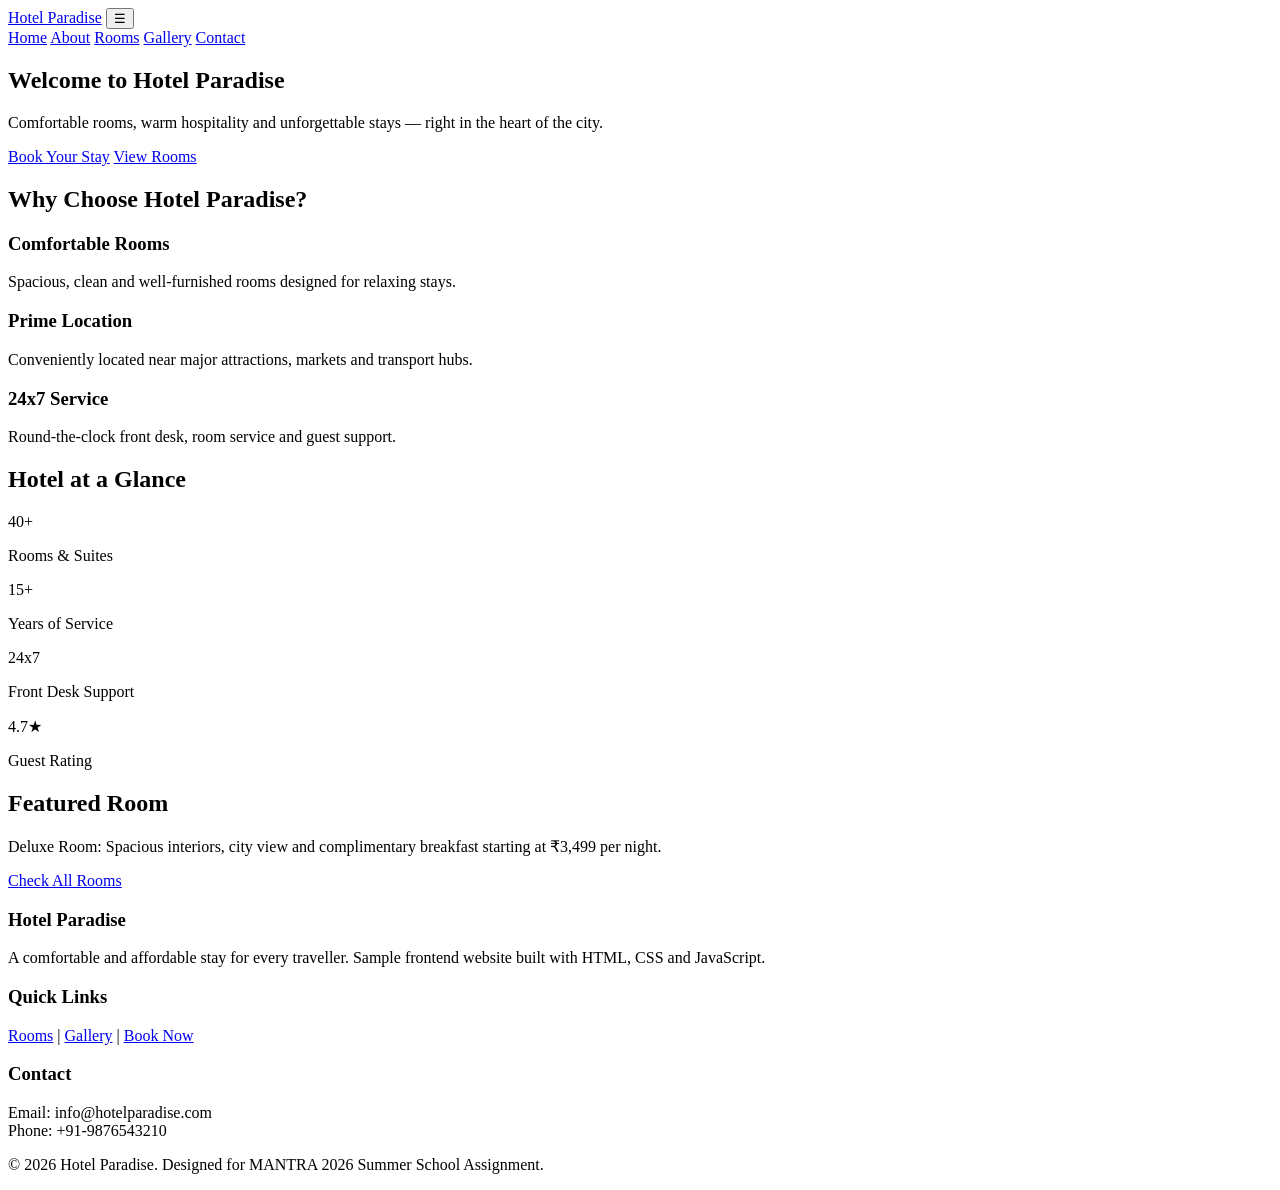
==== index.html @ a7ae9342 "Add files via upload" ====
<!DOCTYPE html>
<html lang="en">
<head>
<meta charset="UTF-8">
<meta name="viewport" content="width=device-width, initial-scale=1.0">
<title>Hotel Paradise | Best Luxury Stay & Rooms</title>
<meta name="description" content="Hotel Paradise offers comfortable rooms, fine dining, a swimming pool and easy online booking for your perfect stay.">
<meta name="keywords" content="hotel website, hotel booking, luxury rooms, hotel paradise, best hotel">
<link rel="stylesheet" href="css/style.css">
<link rel="stylesheet" href="css/responsive.css">
</head>
<body>

<header class="site-header">
  <div class="container header-inner">
    <a class="logo" href="index.html">Hotel Paradise</a>
    <button class="menu-btn" id="menuBtn" aria-label="Toggle navigation">☰</button>
    <nav class="nav-links" id="navLinks">
      <a href="index.html" class="active">Home</a>
      <a href="about.html">About</a>
      <a href="rooms.html">Rooms</a>
      <a href="gallery.html">Gallery</a>
      <a href="contact.html">Contact</a>
    </nav>
  </div>
</header>

<main>

<section class="hero">
  <div class="container hero-content">
    <h1>Welcome to Hotel Paradise</h1>
    <p>Comfortable rooms, warm hospitality and unforgettable stays — right in the heart of the city.</p>
    <a class="btn" href="contact.html">Book Your Stay</a>
    <a class="btn btn-outline" href="rooms.html">View Rooms</a>
  </div>
</section>

<section class="container section">
  <h2>Why Choose Hotel Paradise?</h2>
  <div class="cards">
    <article class="card">
      <div class="card-body">
        <h3>Comfortable Rooms</h3>
        <p>Spacious, clean and well-furnished rooms designed for relaxing stays.</p>
      </div>
    </article>
    <article class="card">
      <div class="card-body">
        <h3>Prime Location</h3>
        <p>Conveniently located near major attractions, markets and transport hubs.</p>
      </div>
    </article>
    <article class="card">
      <div class="card-body">
        <h3>24x7 Service</h3>
        <p>Round-the-clock front desk, room service and guest support.</p>
      </div>
    </article>
  </div>
</section>

<section class="container section">
  <h2>Hotel at a Glance</h2>
  <div class="facts">
    <div class="fact"><div class="num">40+</div><p>Rooms & Suites</p></div>
    <div class="fact"><div class="num">15+</div><p>Years of Service</p></div>
    <div class="fact"><div class="num">24x7</div><p>Front Desk Support</p></div>
    <div class="fact"><div class="num">4.7★</div><p>Guest Rating</p></div>
  </div>
</section>

<section class="container section highlight">
  <h2>Featured Room</h2>
  <p>Deluxe Room: Spacious interiors, city view and complimentary breakfast starting at ₹3,499 per night.</p>
  <a class="btn" href="rooms.html">Check All Rooms</a>
</section>

</main>

<footer class="site-footer">
  <div class="container footer-grid">
    <div>
      <h3>Hotel Paradise</h3>
      <p>A comfortable and affordable stay for every traveller. Sample frontend website built with HTML, CSS and JavaScript.</p>
    </div>
    <div>
      <h3>Quick Links</h3>
      <p><a href="rooms.html">Rooms</a> | <a href="gallery.html">Gallery</a> | <a href="contact.html">Book Now</a></p>
    </div>
    <div>
      <h3>Contact</h3>
      <p>Email: info@hotelparadise.com<br>Phone: +91-9876543210</p>
    </div>
  </div>
  <p class="copyright">© 2026 Hotel Paradise. Designed for MANTRA 2026 Summer School Assignment.</p>
</footer>

<script src="js/script.js"></script>
</body>
</html>
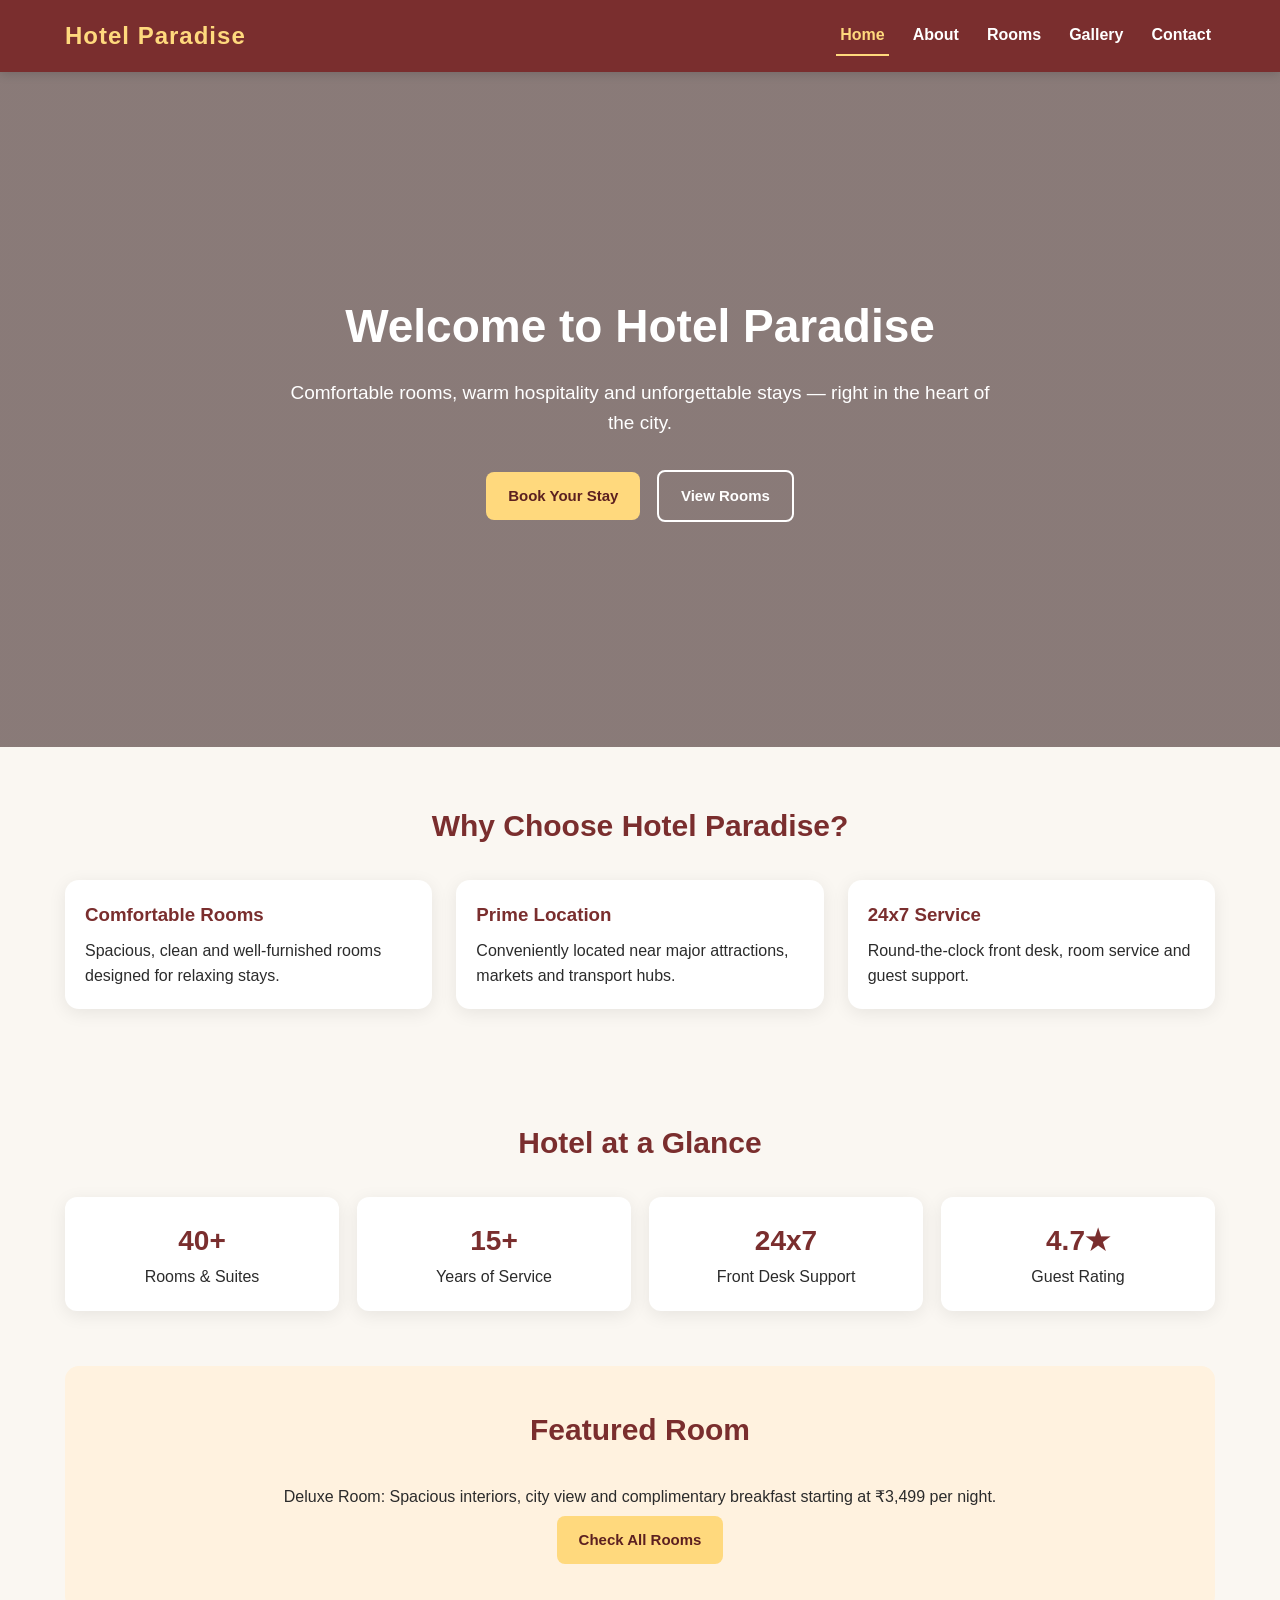
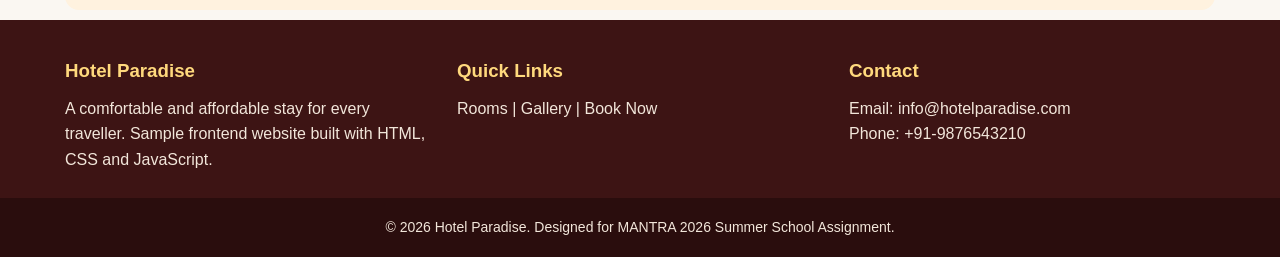
==== commit 66304171: "index.html" ====
--- a/index.html
+++ b/index.html
@@ -6,8 +6,8 @@
 <title>Hotel Paradise | Best Luxury Stay & Rooms</title>
 <meta name="description" content="Hotel Paradise offers comfortable rooms, fine dining, a swimming pool and easy online booking for your perfect stay.">
 <meta name="keywords" content="hotel website, hotel booking, luxury rooms, hotel paradise, best hotel">
-<link rel="stylesheet" href="css/style.css">
-<link rel="stylesheet" href="css/responsive.css">
+<link rel="stylesheet" href="style.css">
+<link rel="stylesheet" href="responsive.css">
 </head>
 <body>
 
@@ -95,7 +95,21 @@
   </div>
   <p class="copyright">© 2026 Hotel Paradise. Designed for MANTRA 2026 Summer School Assignment.</p>
 </footer>
+<script src="js/script.js"></script>
 
-<script src="js/script.js"></script>
+<!--Start of Tawk.to Script-->
+<script type="text/javascript">
+var Tawk_API=Tawk_API||{}, Tawk_LoadStart=new Date();
+(function(){
+var s1=document.createElement("script"), s0=document.getElementsByTagName("script")[0];
+s1.async=true;
+s1.src='https://embed.tawk.to/6a4620ff6676fd1d47a26c4f/1jsgv1q9d';
+s1.charset='UTF-8';
+s1.setAttribute('crossorigin','*');
+s0.parentNode.insertBefore(s1,s0);
+})();
+</script>
+<!--End of Tawk.to Script-->
+
 </body>
-</html>+</html>
--- a/style.css
+++ b/style.css
@@ -0,0 +1,87 @@
+/* Hotel Paradise - Main Stylesheet */
+*{box-sizing:border-box;margin:0;padding:0}
+body{font-family:'Segoe UI',Arial,Helvetica,sans-serif;line-height:1.6;color:#2b2b2b;background:#faf7f2}
+a{color:inherit}
+img{max-width:100%;display:block}
+.container{width:90%;max-width:1150px;margin:auto}
+
+/* Header */
+.site-header{background:#7a2e2e;color:#fff;position:sticky;top:0;z-index:20;box-shadow:0 2px 10px rgba(0,0,0,.15)}
+.header-inner{display:flex;justify-content:space-between;align-items:center;padding:16px 0}
+.logo{font-size:24px;font-weight:bold;text-decoration:none;color:#ffd97d;letter-spacing:1px}
+.nav-links{display:flex;gap:20px}
+.nav-links a{text-decoration:none;color:#fff;font-weight:600;padding:6px 4px;border-bottom:2px solid transparent;transition:.2s}
+.nav-links a:hover,.nav-links a.active{border-bottom:2px solid #ffd97d;color:#ffd97d}
+.menu-btn{display:none;background:#ffd97d;color:#7a2e2e;border:none;padding:8px 12px;font-size:22px;border-radius:6px;cursor:pointer}
+
+/* Hero */
+.hero{min-height:75vh;background:linear-gradient(rgba(45,20,20,.55),rgba(45,20,20,.55)),url("../images/hero.jpg") center/cover no-repeat;color:#fff;display:flex;align-items:center;text-align:center}
+.hero-content{max-width:700px;margin:auto}
+.hero h1{font-size:46px;margin-bottom:14px}
+.hero p{font-size:19px;margin-bottom:26px}
+
+/* Page banner (inner pages) */
+.page-banner{background:linear-gradient(135deg,#7a2e2e,#b5533c);color:#fff;padding:70px 0;text-align:center}
+.page-banner h1{font-size:38px;margin-bottom:10px}
+
+/* Sections */
+.section{padding:55px 0}
+.section h2{text-align:center;margin-bottom:30px;font-size:30px;color:#7a2e2e}
+
+/* Cards */
+.cards{display:grid;grid-template-columns:repeat(3,1fr);gap:24px}
+.card{background:#fff;border-radius:14px;overflow:hidden;box-shadow:0 4px 18px rgba(0,0,0,.08);transition:transform .25s}
+.card:hover{transform:translateY(-6px)}
+.card img{width:100%;height:190px;object-fit:cover}
+.card-body{padding:20px}
+.card h3{color:#7a2e2e;margin-bottom:8px}
+.price{color:#1f7a4f;font-weight:bold;font-size:18px;margin:8px 0}
+
+/* Buttons */
+.btn{display:inline-block;background:#ffd97d;color:#5c2020;padding:12px 22px;margin:6px;border-radius:8px;text-decoration:none;border:none;cursor:pointer;font-weight:bold;font-size:15px;transition:.2s}
+.btn:hover{background:#ffcb52}
+.btn-outline{background:transparent;border:2px solid #fff;color:#fff}
+.btn-outline:hover{background:#fff;color:#7a2e2e}
+.btn.small{padding:8px 14px;font-size:13px}
+
+/* Highlight / featured strip */
+.highlight{background:#fff2df;border-radius:14px;text-align:center;padding:40px 20px;margin-bottom:10px}
+
+/* Two column layout (About / Contact) */
+.two-column{display:grid;grid-template-columns:1.5fr 1fr;gap:34px;align-items:start}
+.info-box{background:#fff;padding:26px;border-radius:14px;box-shadow:0 4px 18px rgba(0,0,0,.08)}
+.info-box ul{margin-left:22px;margin-top:10px}
+
+/* Forms */
+.form-section{max-width:650px;margin:auto;background:#fff;padding:30px;border-radius:14px;box-shadow:0 4px 18px rgba(0,0,0,.08)}
+label{display:block;margin-top:14px;font-weight:bold}
+input,select,textarea{width:100%;padding:12px;margin-top:6px;border:1px solid #d8c9b5;border-radius:8px;font-size:15px;font-family:inherit}
+textarea{resize:vertical;min-height:100px}
+.result,#formMessage{margin-top:14px;font-weight:bold}
+
+/* Amenities / facts list */
+.facts{display:grid;grid-template-columns:repeat(4,1fr);gap:18px;text-align:center;margin-top:10px}
+.fact{background:#fff;padding:22px 10px;border-radius:12px;box-shadow:0 4px 18px rgba(0,0,0,.08)}
+.fact .num{font-size:28px;font-weight:bold;color:#7a2e2e}
+
+/* Gallery */
+.filter-buttons{text-align:center;margin-bottom:26px}
+.gallery-grid{display:grid;grid-template-columns:repeat(4,1fr);gap:18px}
+.gallery-grid figure{margin:0;background:#fff;border-radius:12px;overflow:hidden;box-shadow:0 4px 18px rgba(0,0,0,.08)}
+.gallery-grid img{width:100%;height:190px;object-fit:cover}
+.gallery-grid figcaption{padding:10px;text-align:center;font-size:14px;color:#7a2e2e;font-weight:600}
+
+/* Calculator box */
+.calculator-box{background:#fff;padding:26px;border-radius:14px;box-shadow:0 4px 18px rgba(0,0,0,.08);max-width:500px;margin:0 auto}
+
+/* Map */
+.map-box{margin-top:24px;border-radius:14px;overflow:hidden;box-shadow:0 4px 18px rgba(0,0,0,.08)}
+.map-box iframe{width:100%;height:320px;border:0;display:block}
+
+/* Footer */
+.site-footer{background:#3d1414;color:#f2e6da;padding-top:36px}
+.footer-grid{display:grid;grid-template-columns:repeat(3,1fr);gap:26px}
+.site-footer h3{color:#ffd97d;margin-bottom:10px}
+.site-footer a{color:#f2e6da;text-decoration:none}
+.site-footer a:hover{text-decoration:underline}
+.copyright{text-align:center;padding:18px;background:#2a0d0d;margin-top:26px;font-size:14px}
--- a/responsive.css
+++ b/responsive.css
@@ -0,0 +1,26 @@
+/* Hotel Paradise - Responsive Rules */
+
+/* Tablet */
+@media (max-width:900px){
+  .cards{grid-template-columns:repeat(2,1fr)}
+  .footer-grid{grid-template-columns:repeat(2,1fr)}
+  .gallery-grid{grid-template-columns:repeat(2,1fr)}
+  .facts{grid-template-columns:repeat(2,1fr)}
+  .two-column{grid-template-columns:1fr}
+  .hero h1{font-size:38px}
+}
+
+/* Mobile */
+@media (max-width:650px){
+  .menu-btn{display:block}
+  .nav-links{display:none;flex-direction:column;width:100%;background:#5c2020;padding:14px;margin-top:12px;border-radius:8px}
+  .nav-links.show{display:flex}
+  .header-inner{flex-wrap:wrap}
+  .hero{min-height:60vh}
+  .hero h1{font-size:30px}
+  .hero p{font-size:16px}
+  .cards,.footer-grid,.gallery-grid,.facts{grid-template-columns:1fr}
+  .page-banner h1{font-size:28px}
+  .page-banner{padding:50px 0}
+  .section{padding:36px 0}
+}
